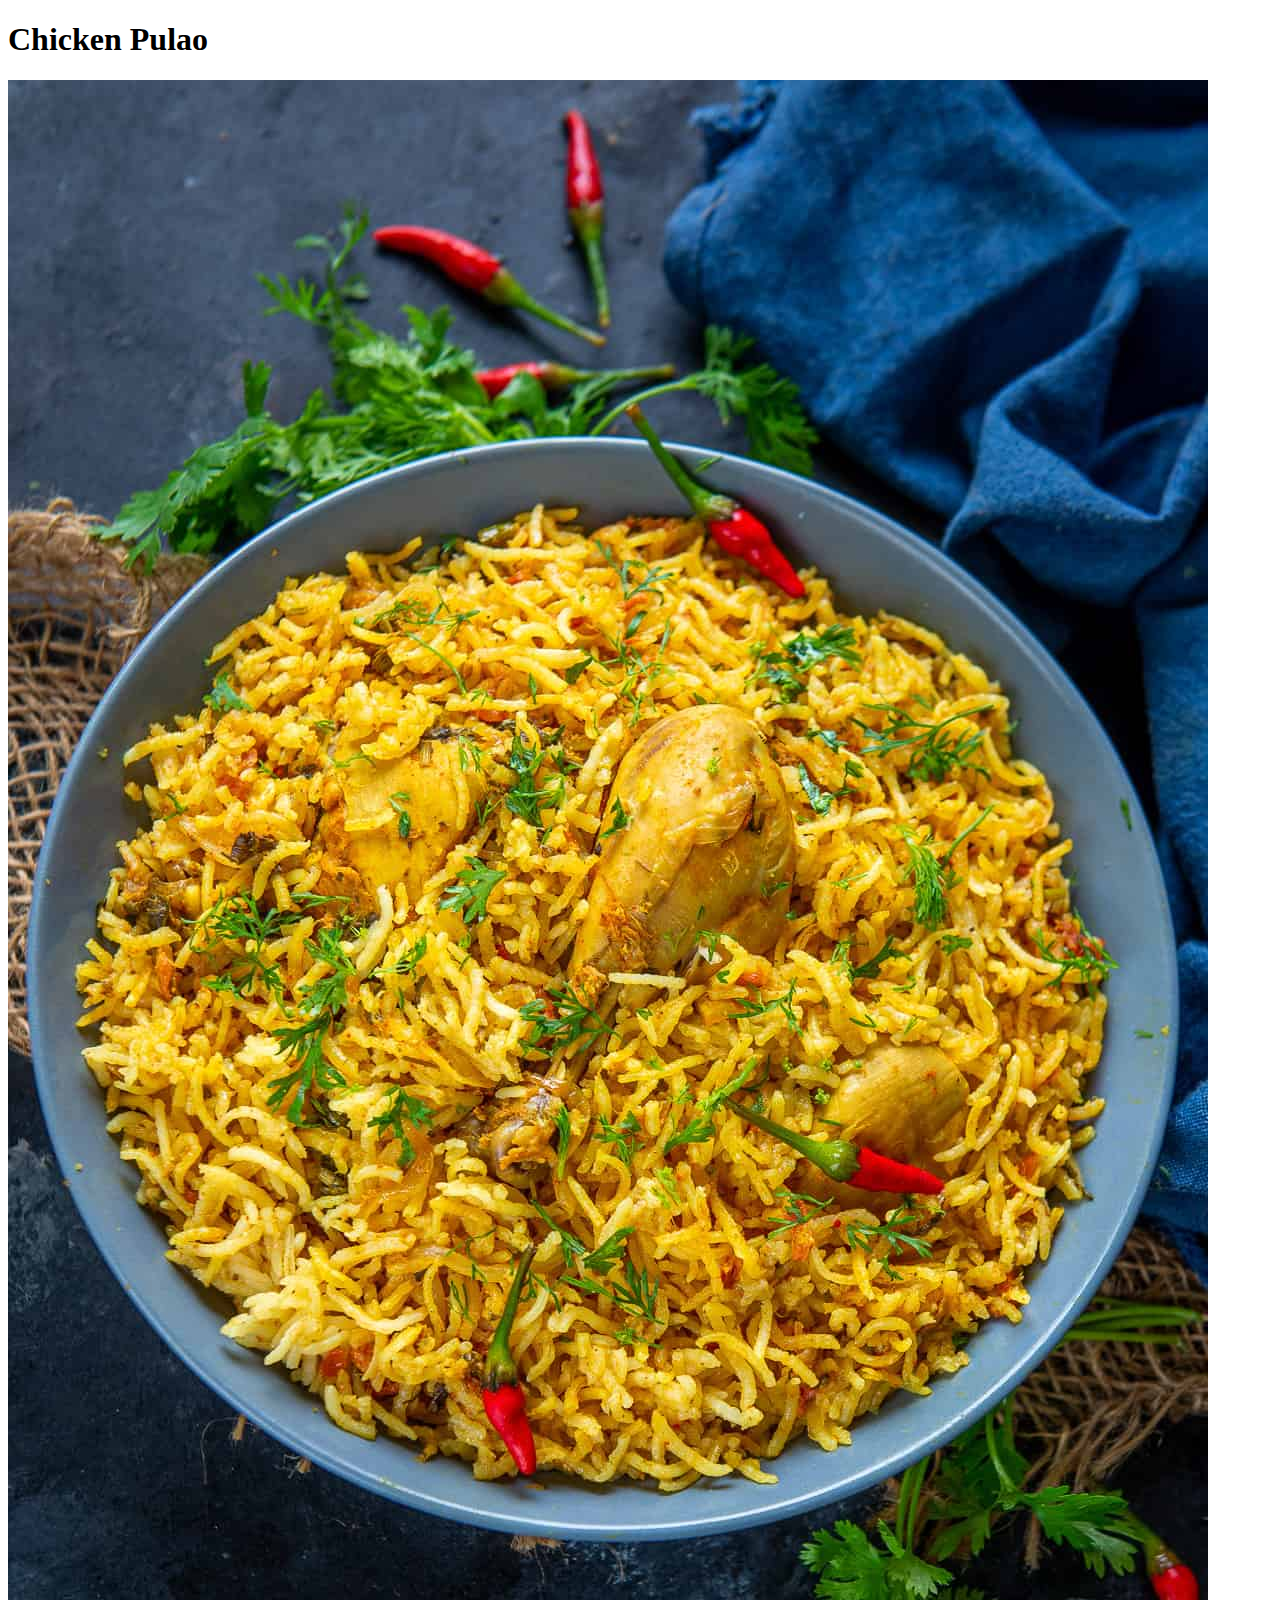
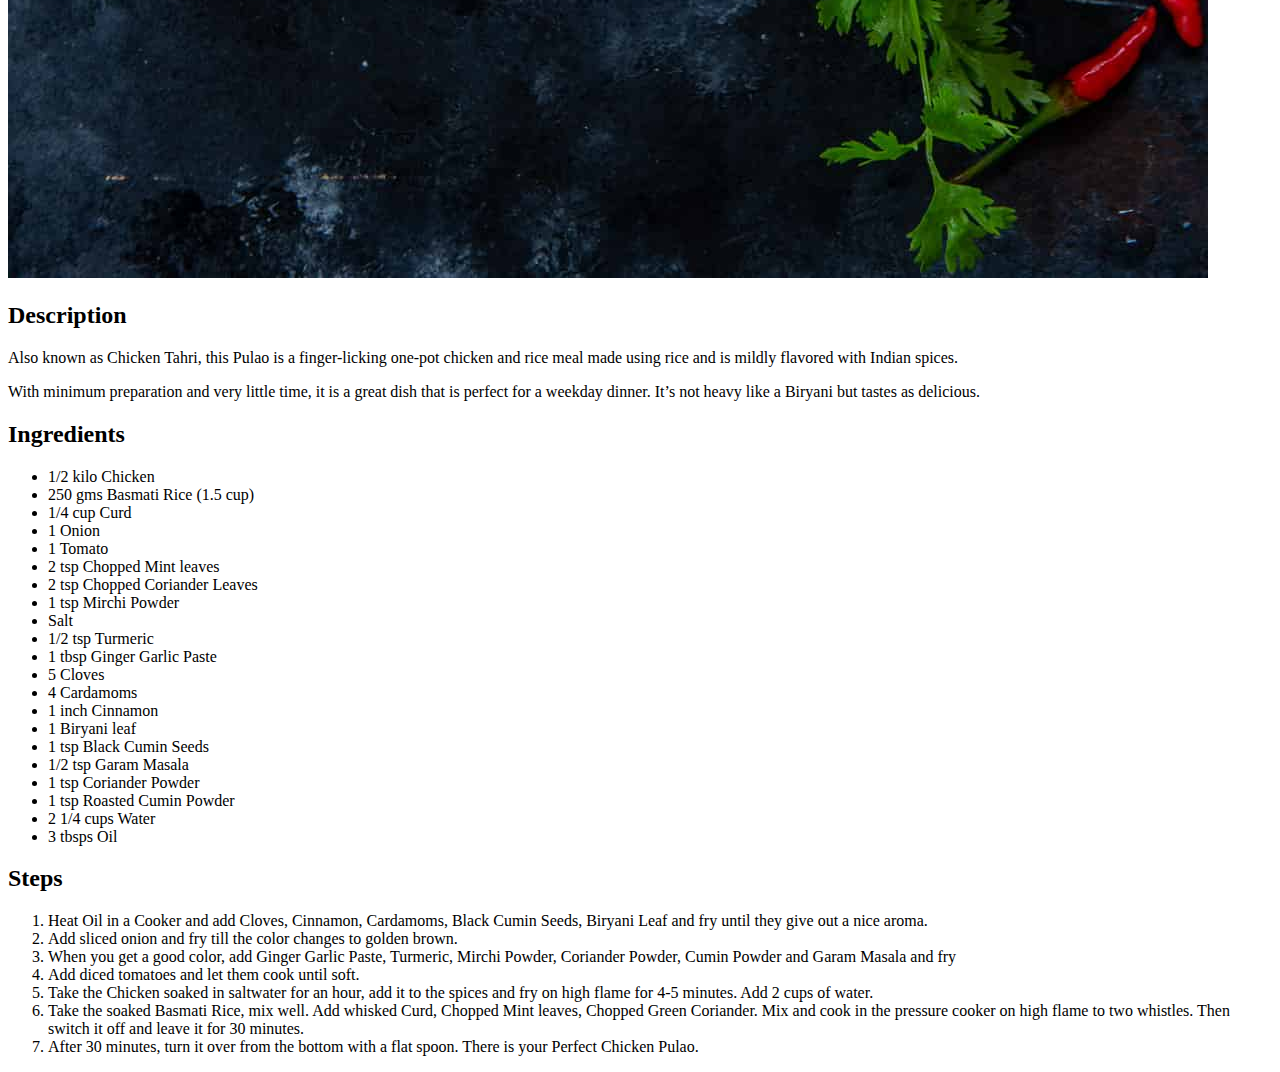
==== recipes/chicken-pulao.html @ d51684bd "Added chicken-pulao.html" ====
<!DOCTYPE html>
<html lang="en">
    <head>
        <title>Chicken Pulao</title>
        <meta charset="utf-8">
    </head>

    <body>
        <h1>Chicken Pulao</h1>
        <img src="../img/chicken-pulao-img.jpg">

        <h2>Description</h2>
        <p> 
            Also known as Chicken Tahri, this Pulao is a finger-licking one-pot
            chicken and rice meal made using rice and is mildly flavored with 
            Indian spices.
        </p>
        <p>
            With minimum preparation and very little time, it is a great dish
            that is perfect for a weekday dinner. It’s not heavy like a Biryani
            but tastes as delicious.
        </p>

        <h2>Ingredients</h2>
        <ul>
            <li>1/2 kilo Chicken</li>
            <li>250 gms Basmati Rice (1.5 cup)</li>
            <li>1/4 cup Curd</li>
            <li>1 Onion</li>
            <li>1 Tomato</li>
            <li>2 tsp Chopped Mint leaves</li>
            <li>2 tsp Chopped Coriander Leaves</li>
            <li>1 tsp Mirchi Powder</li>
            <li>Salt</li>
            <li>1/2 tsp Turmeric</li>
            <li>1 tbsp Ginger Garlic Paste</li>
            <li>5 Cloves</li>
            <li>4 Cardamoms</li>
            <li>1 inch Cinnamon</li>
            <li>1 Biryani leaf</li>
            <li>1 tsp Black Cumin Seeds</li>
            <li>1/2 tsp Garam Masala</li>
            <li>1 tsp Coriander Powder</li>
            <li>1 tsp Roasted Cumin Powder</li>
            <li>2 1/4 cups Water</li>
            <li>3 tbsps Oil</li>
        </ul>

        <h2>Steps</h2>
        <ol>
            <li>Heat Oil in a Cooker and add Cloves, Cinnamon, Cardamoms,
                Black Cumin Seeds, Biryani Leaf and fry until they give out a nice aroma. </li>
            <li>Add sliced onion and fry till the color changes to golden brown. </li>
            <li>When you get a good color, add Ginger Garlic Paste, Turmeric,
                Mirchi Powder, Coriander Powder, Cumin Powder and Garam Masala and fry </li>
            <li>Add diced tomatoes and let them cook until soft. </li>
            <li>Take the Chicken soaked in saltwater for an hour,
                add it to the spices and fry on high flame for 4-5 minutes.
                Add 2 cups of water. </li>
            <li>Take the soaked Basmati Rice, mix well. Add whisked Curd,
                Chopped Mint leaves, Chopped Green Coriander. Mix and cook in the
                pressure cooker on high flame to two whistles. Then switch it off
                and leave it for 30 minutes. </li>
            <li>After 30 minutes, turn it over from the bottom with a flat spoon.
                There is your Perfect Chicken Pulao. </li>
        </ol>
    </body>
</html>
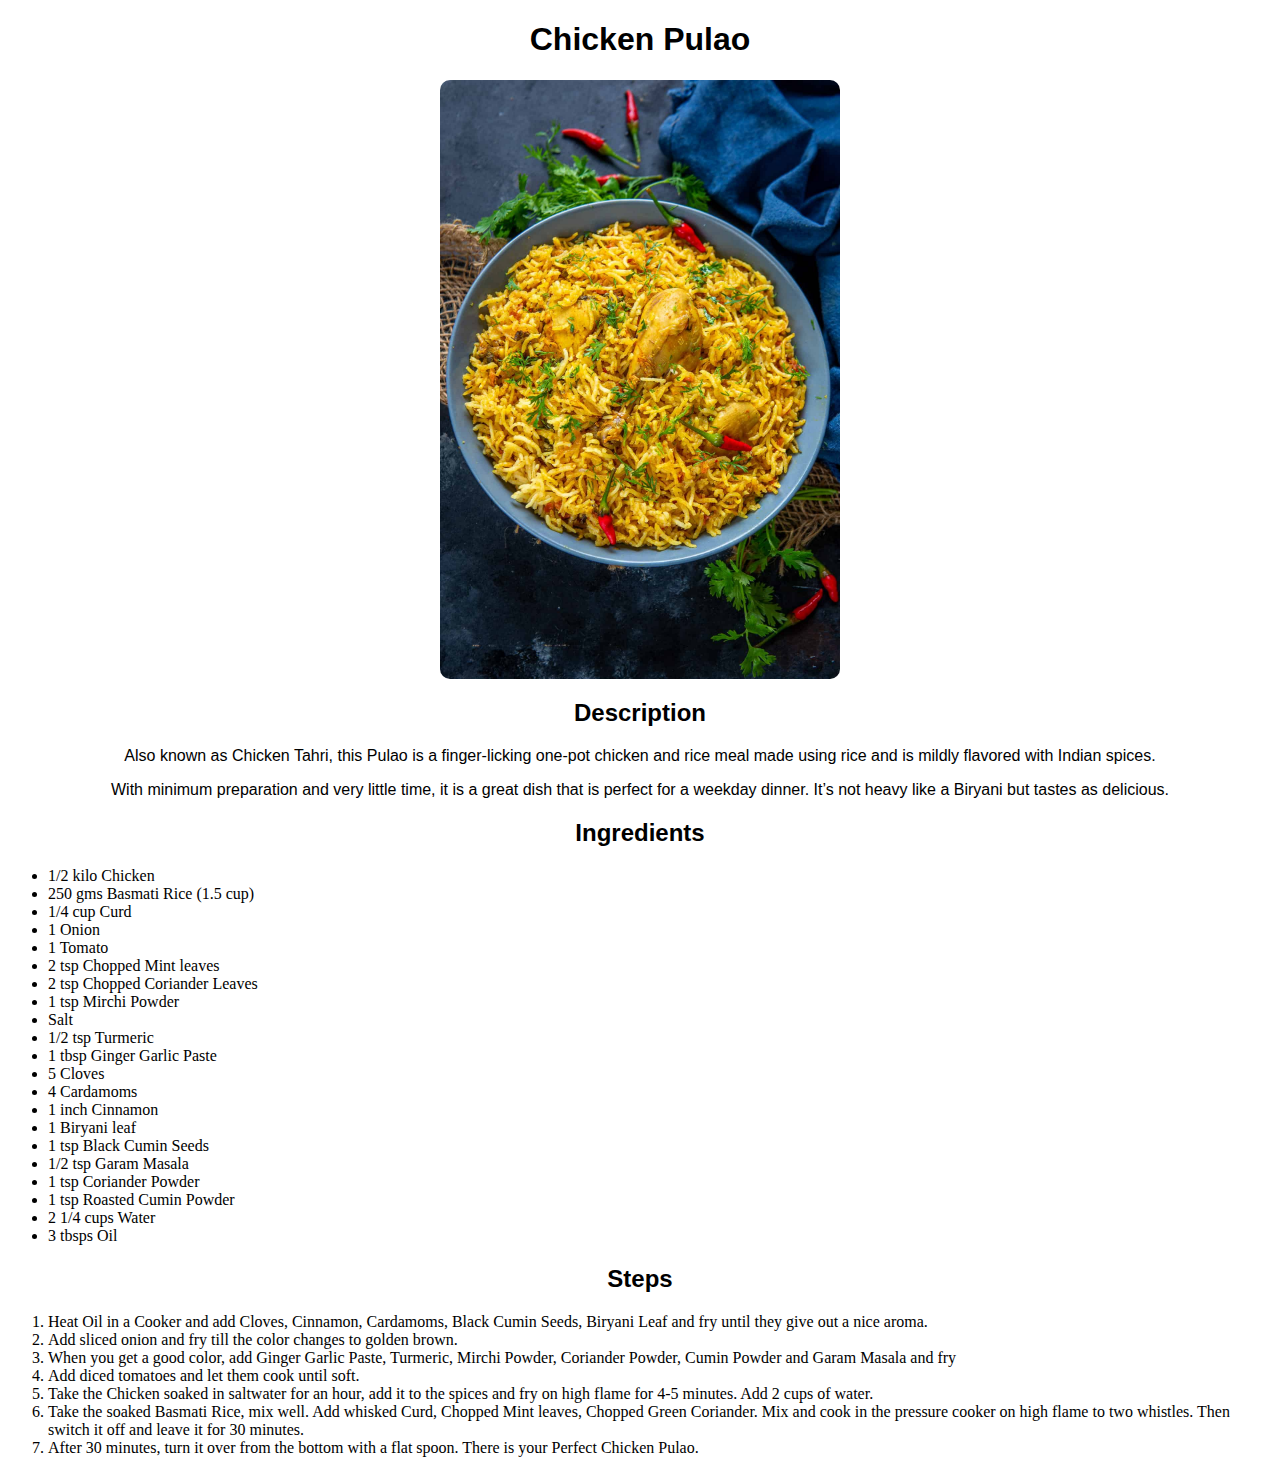
==== commit 88a2a737: "Added stylesheets" ====
--- a/recipes/chicken-pulao.html
+++ b/recipes/chicken-pulao.html
@@ -3,6 +3,7 @@
     <head>
         <title>Chicken Pulao</title>
         <meta charset="utf-8">
+        <link rel="stylesheet" href="recipes-styles.css">
     </head>
 
     <body>
--- a/recipes/recipes-styles.css
+++ b/recipes/recipes-styles.css
@@ -0,0 +1,18 @@
+img {
+    height: auto;
+    width: 400px;
+    margin-left:auto;
+    margin-right:auto;
+    display:block;
+    border-radius: 10px;
+}
+
+h1, h2 {
+    font-family: Verdana, sans-serif;
+    text-align: center;
+}
+
+p {
+    text-align: center;
+    font-family: Arial, sans-serif;
+}